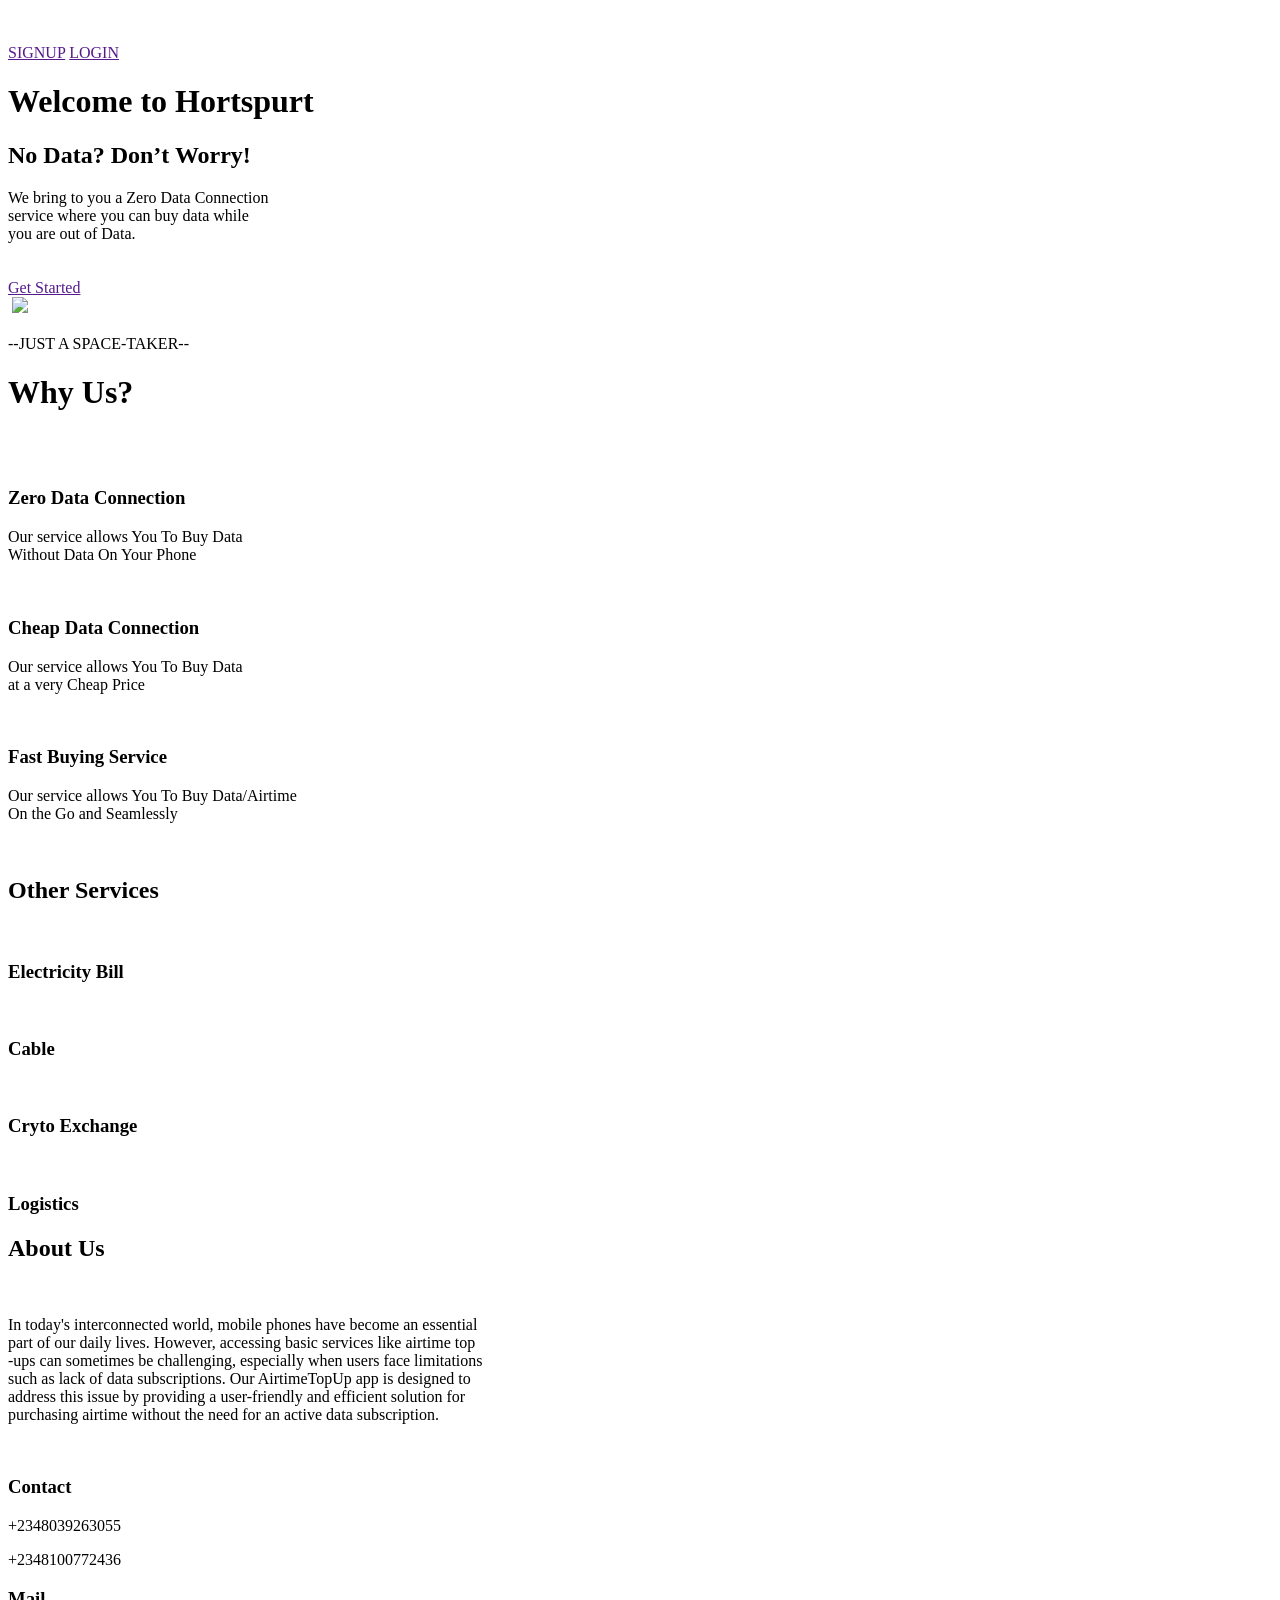
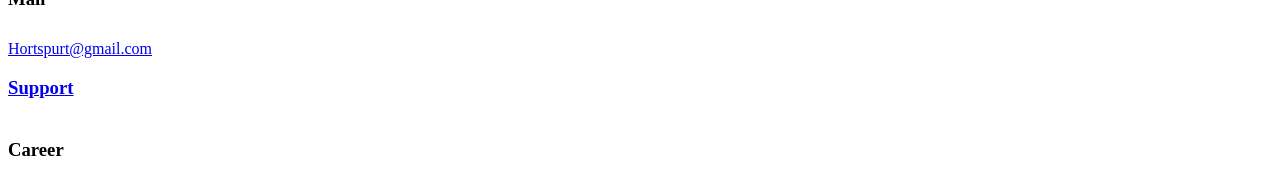
==== index.html @ 89d2ebb9 "Add files via upload" ====
<!DOCTYPE html>
<html lang="en">
<head>
    <meta charset="UTF-8">
    <meta name="viewport" content="width=device-width, initial-scale=1.0">
    <title>Hotspurt Landing Page</title>

    <link rel="stylesheet" href="./landingPage.css">

</head>
<body>


<!--First Phase-->    
<div class="firstPhase">
    <div class="logo">
        <img src="images/NEW2 3.png" alt="" />
        <img src="images/NEW2 2.png"  alt=""/>
    </div>
    <div class="topDesign">
        <img src="images/Group 1223.png" alt="" class="circle" />
    </div>
    <div class="getIn">
        <a href="" class="signup">SIGNUP</a>
        <a href="" class="login">LOGIN</a>
    </div>
</div>

<!--Second Phase-->
<div class="heroSection">
    <div class="hero1">
        <h1 class="welcome">
            Welcome to Hortspurt
        </h1>
        <h2 class="worry">
            No Data? Don’t Worry!
        </h2>
        <div class="heroText">
                We bring to you a <span class="pColor">Zero Data Connection</span><br>
                service where you can buy data
                while<br> you are out of Data.
        </div>
        <br>
        <br>
        <a href="" class="cta">Get Started</a>
        <div class="networkImages">
            <img src="images/Rectangle 1242.png" alt="" class="outer"/>
            <img src="images/Group 19.png" alt=" " class="inner" />
        </div>
    </div>
    <div class="hero2">
        <img src="images/Rectangle 1241.png" alt="" class="big" />
        <img src="images/Galaxy Note 20 Ultra.png" class="small" alt=""/>
    </div>
</div>

<!--Third Phase-->
<div class="whyUs">
    <div class="spacetaker">
        --JUST A SPACE-TAKER--
    </div>
    <h1 class="why">
        Why Us?
    </h1>
    <img src="images/Group 1221.png" alt="" class="up" />
</div>
<div class="reasons"> 
    <div class="greybox">
        <img src="images/cloud-connection.png" alt="" />
        <h3>Zero Data Connection</h3>
        <p class="our">Our service allows You To Buy Data<br>Without Data On Your Phone</p>
    </div>
    <div class="purplebox">
        <img src="images/dollar-square.png" alt="" />
        <h3>Cheap Data Connection</h3>
        <p class="our">Our service allows You To Buy Data <br> at a very Cheap Price</p>
    </div>
    <div class="greybox">
        <img src="images/flash.png" alt="" />
        <h3>Fast Buying Service</h3>
        <p class="our2">Our service allows You To Buy Data/Airtime<br> On the Go and Seamlessly</p>
    </div>
</div>

<!--fourth phase-->
<div class="services">
    <div class="serviceImg">
        <img src="images/OnePlus 10T.png" alt="" />
    </div>
    <div class="serviceList">
        <h2>Other Services</h2>

        <div class="list">
          <div class="item">
            <img src="images/tick-circle.png" alt="" />
            <h3>Electricity Bill</h3>
          </div>
          <div class="item">
            <img src="images/tick-circle.png" alt="" />
            <h3>Cable</h3>
          </div>
          <div class="item">
            <img src="images/tick-circle.png" alt="" />
            <h3>Cryto Exchange</h3>
          </div>
          <div class="item">
            <img src="images/tick-circle.png" alt="" />
            <h3>Logistics</h3>
          </div>
        </div>
    </div>
</div>

<!--fifth phase-->
<div class="mainCanopy">
    <div class="aboutUs">
        <h2>About Us</h2>
    </div>
    <div class="canopyContent1">
        <div class="aboutImage">
            <img src="images/Phone 1.png" alt="" />
        </div>
        <div class="aboutContent">
            <p class="aboutText">
                In today's interconnected world, mobile phones have become an
                essential<br class="break"> part of our daily lives. However, accessing basic services
                like airtime top<br class="break">-ups can sometimes be challenging, especially when
                users face limitations<br class="break"> such as  lack of data subscriptions. Our
                AirtimeTopUp app is designed to<br class="break"> address this issue by providing a
                user-friendly and efficient solution for<br class="break"> purchasing airtime without
                the need for an active data subscription.
              </p>
        </div>
    </div>

    <div class="wavyLine">
        <img src="images/Vector 179.png" alt="" class="wavyImg" />
    </div>
</div>

<!--sixth phase-->
<div class="footer">
    <div class="contact">
      
        <h3>Contact</h3>
        <p>+2348039263055</p>
        <p>+2348100772436</p>
    </div>
      <div class="mail">
        <h3 style="margin-bottom: 30px;">Mail</h3>
        <p><a href="#" class="email">Hortspurt@gmail.com</a></p>
      </div>
 

    <div class="support">
      <a href="./query.html" class="foott"><h3 style="margin-bottom: 40px;">Support</h3></a>
      <h3>Career</h3>
    </div>
</div>


</body>
</html>
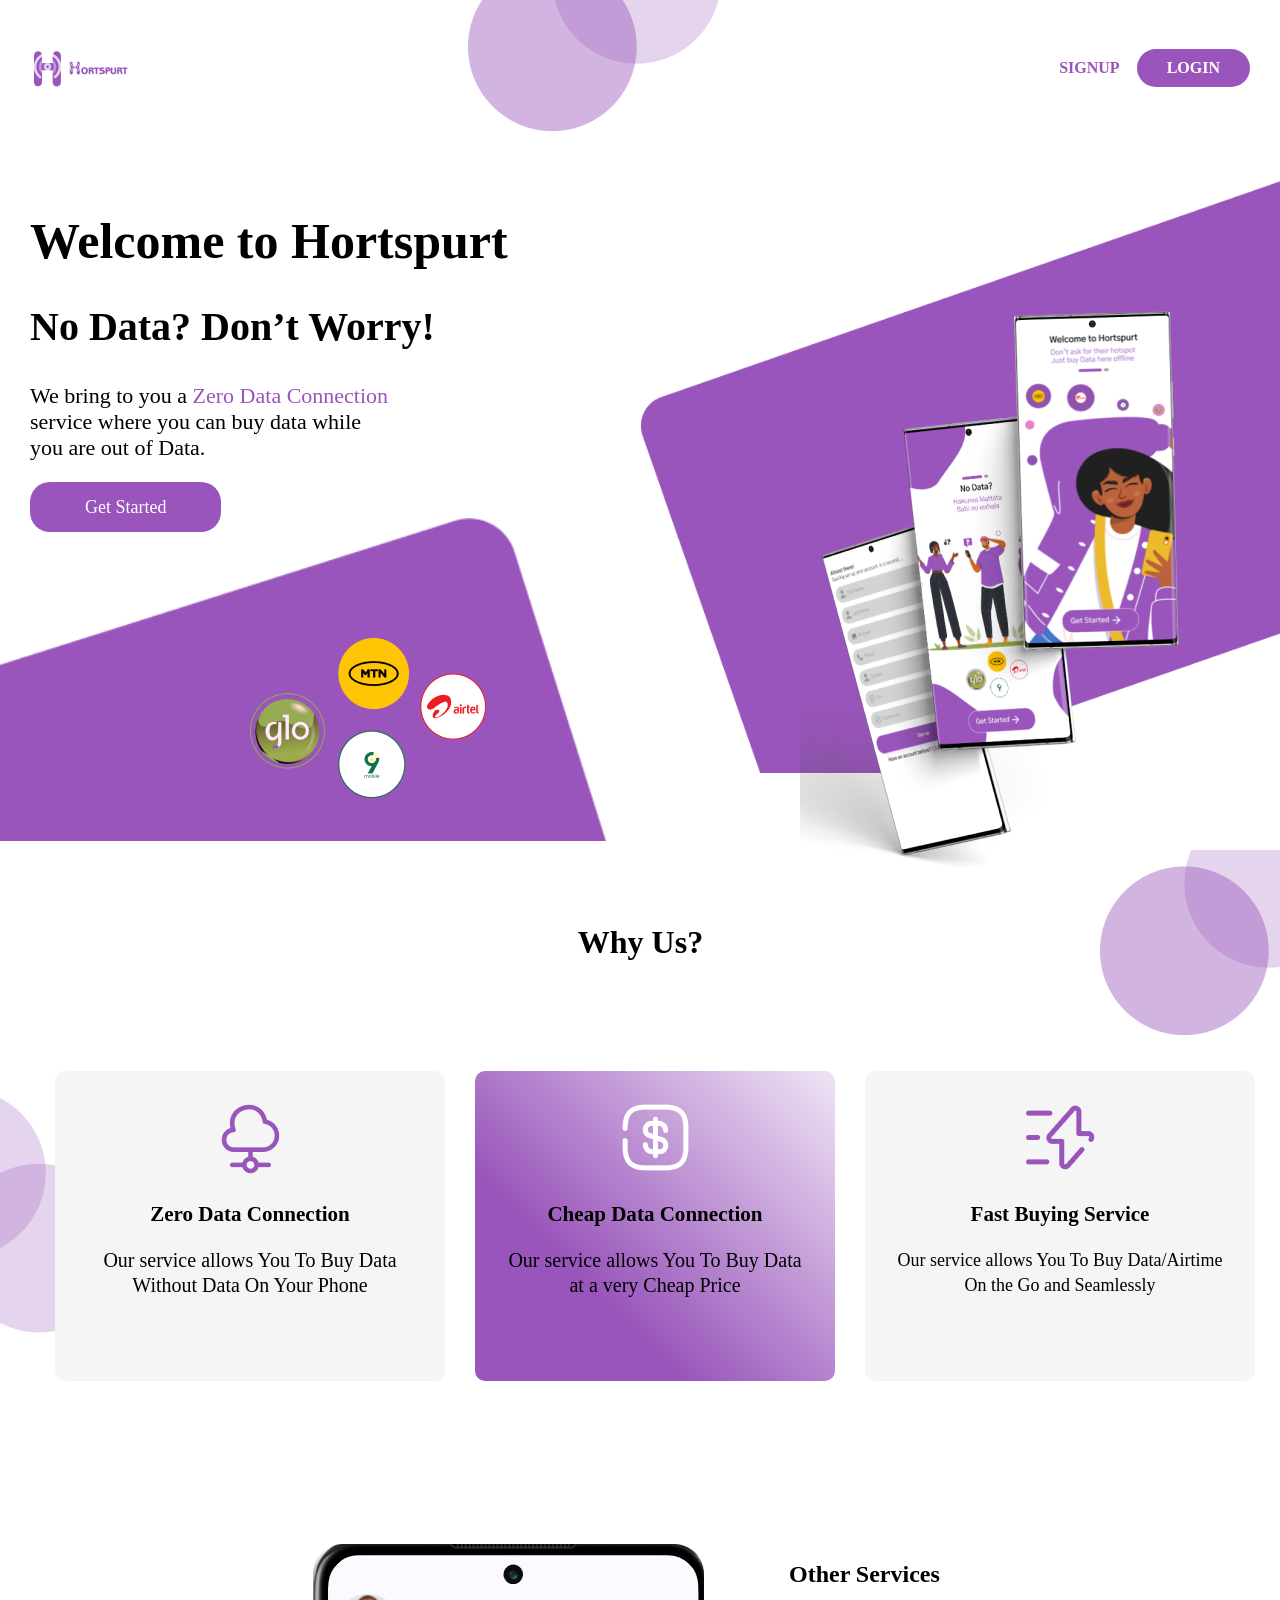
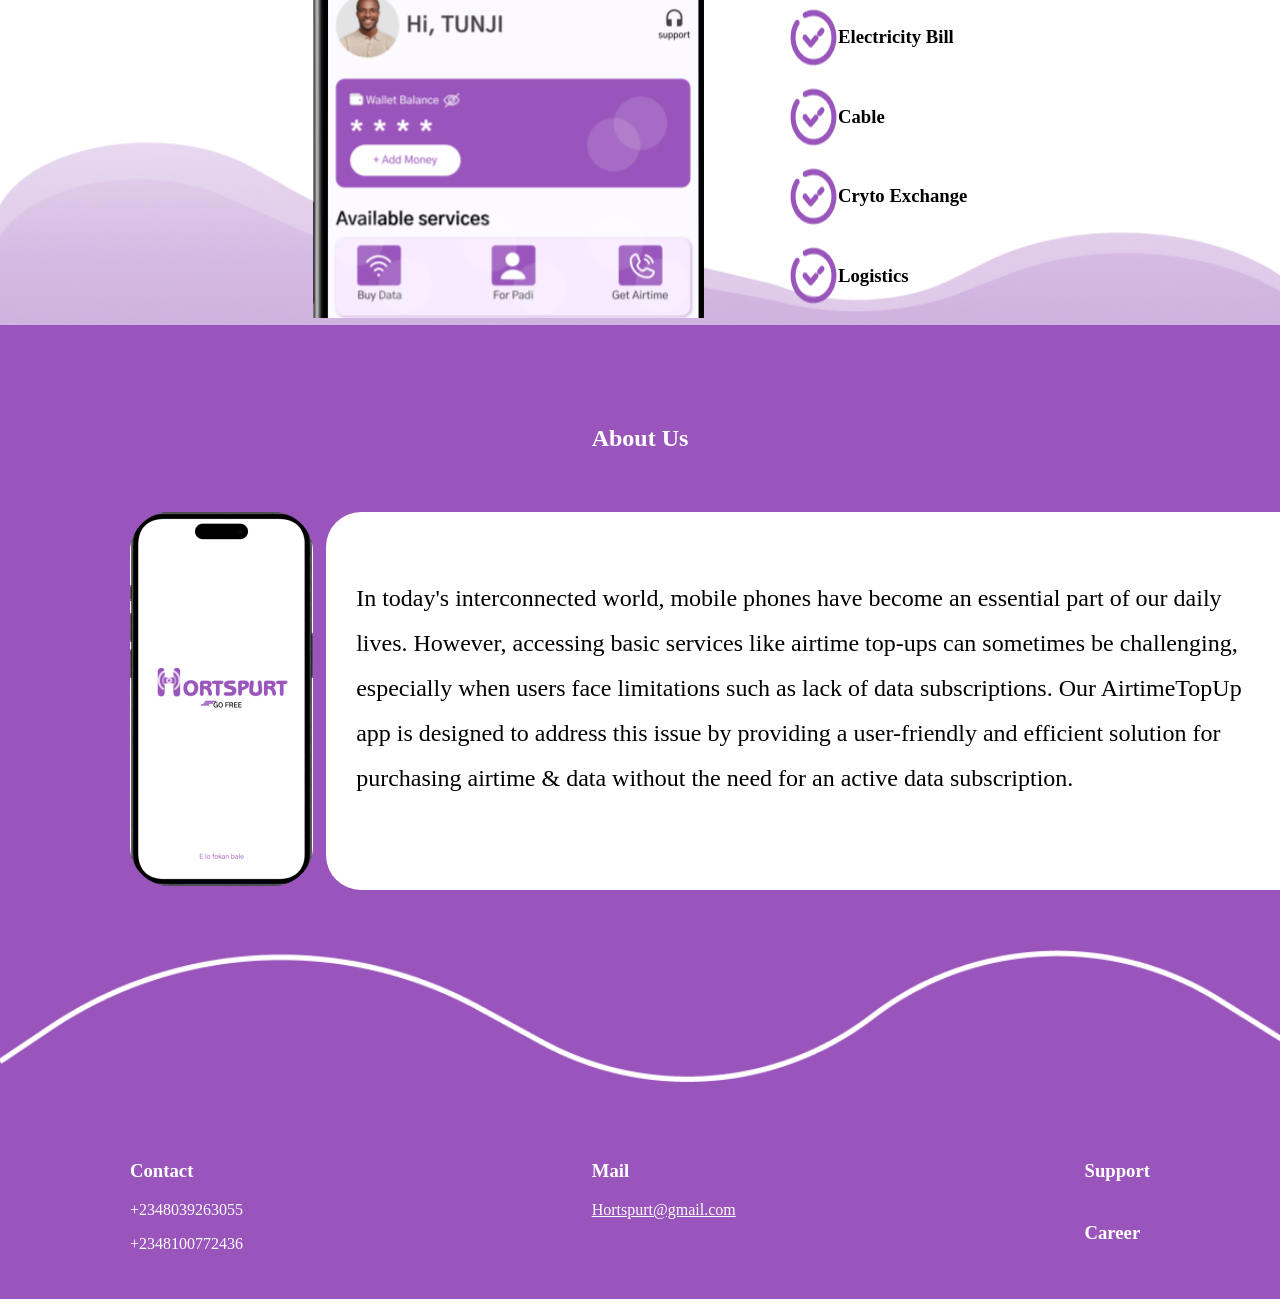
==== commit 09c1daad: "Add files via upload" ====
--- a/index.html
+++ b/index.html
@@ -6,6 +6,10 @@
     <title>Hotspurt Landing Page</title>
 
     <link rel="stylesheet" href="./landingPage.css">
+    <link rel="stylesheet" href="./mobile.css">
+
+    <!--Link to animate.css-->
+    <link rel="stylesheet" href="animate.min.css">
 
 </head>
 <body>
@@ -14,23 +18,23 @@
 <!--First Phase-->    
 <div class="firstPhase">
     <div class="logo">
-        <img src="images/NEW2 3.png" alt="" />
+        <img src="images/NEW2 3.png" class="rotateLogo" alt="" />
         <img src="images/NEW2 2.png"  alt=""/>
     </div>
-    <div class="topDesign">
+    <div class="topDesign animate__animated animate__slideInDown">
         <img src="images/Group 1223.png" alt="" class="circle" />
     </div>
     <div class="getIn">
-        <a href="" class="signup">SIGNUP</a>
-        <a href="" class="login">LOGIN</a>
+        <a href="./signup.html" class="signup">SignUp</a>
+        <a href="./login.html" class="login">LOGIN</a>
     </div>
 </div>
 
 <!--Second Phase-->
 <div class="heroSection">
-    <div class="hero1">
+    <div class="hero1 animate__animated animate__fadeInLeft">
         <h1 class="welcome">
-            Welcome to Hortspurt
+            Welcome to Hortspurt 
         </h1>
         <h2 class="worry">
             No Data? Don’t Worry!
@@ -40,15 +44,35 @@
                 service where you can buy data
                 while<br> you are out of Data.
         </div>
-        <br>
-        <br>
+        <br class="drp1">
+        <br class="drp2">
         <a href="" class="cta">Get Started</a>
+
+        <!---This is included here intentionally for mobile view-->
+        <div class="Mobilehero2">
+            <img src="images/Rectangle 1241.png" alt="" class="big" />
+            <img src="images/Galaxy Note 20 Ultra.png" class="small" alt=""/>
+        </div>
+        <!---This was included here intentionally for mobile view-->
+
+        <!---This is included here intentionally for mobile view-->
+        <div class="mobileHero1">
+            <div class="MobileNetworkImages">
+                <img src="images/Rectangle 1242.png" alt="" class="outer"/>
+                <img src="images/Group 19.png" alt=" " class="Inner" />
+            </div>
+            <div class="purpleCircle">
+                
+            </div>
+        </div>
+        <!---This was included here intentionally for mobile view-->
+
         <div class="networkImages">
             <img src="images/Rectangle 1242.png" alt="" class="outer"/>
             <img src="images/Group 19.png" alt=" " class="inner" />
         </div>
     </div>
-    <div class="hero2">
+    <div class="hero2 animate__animated animate__fadeInRight">
         <img src="images/Rectangle 1241.png" alt="" class="big" />
         <img src="images/Galaxy Note 20 Ultra.png" class="small" alt=""/>
     </div>
@@ -66,26 +90,26 @@
 </div>
 <div class="reasons"> 
     <div class="greybox">
-        <img src="images/cloud-connection.png" alt="" />
-        <h3>Zero Data Connection</h3>
-        <p class="our">Our service allows You To Buy Data<br>Without Data On Your Phone</p>
+        <img src="images/cloud-connection.png" class="zeroData" alt="" />
+        <h3 >Zero Data Connection</h3>
+        <p class="our">Our service allows You To Buy Data<br class="brk">Without Data On Your Phone</p>
     </div>
     <div class="purplebox">
-        <img src="images/dollar-square.png" alt="" />
+        <img src="images/dollar-square.png" class="noData" alt="" />
         <h3>Cheap Data Connection</h3>
-        <p class="our">Our service allows You To Buy Data <br> at a very Cheap Price</p>
-    </div>
-    <div class="greybox">
-        <img src="images/flash.png" alt="" />
+        <p class="our">Our service allows You To Buy Data <br class="brk"> at a very Cheap Price</p>
+    </div>
+    <div class="greybox2">
+        <img src="images/flash.png" class="zeroData" alt="" />
         <h3>Fast Buying Service</h3>
-        <p class="our2">Our service allows You To Buy Data/Airtime<br> On the Go and Seamlessly</p>
+        <p class="our2">Our service allows You To Buy Data/Airtime<br class="brk"> On the Go and Seamlessly</p>
     </div>
 </div>
 
 <!--fourth phase-->
 <div class="services">
     <div class="serviceImg">
-        <img src="images/OnePlus 10T.png" alt="" />
+        <img src="images/OnePlus 10T.png" alt="" class="serv"/>
     </div>
     <div class="serviceList">
         <h2>Other Services</h2>
@@ -110,6 +134,34 @@
         </div>
     </div>
 </div>
+<!--Another div for mobile devices (fourth phase)-->
+<div class="mobileServices">
+    <div class="otherServHeader">
+        <img src="images/Group 1222 (1).png" alt="" class="ballon1" />
+        <div class="servhead">
+            <h2>Other Services</h2>
+        </div>
+    </div>
+    <div class="list2">
+        <div class="item">
+          <img src="images/tick-circle.png" alt="" />
+          <h3>Electricity Bill</h3>
+        </div>
+        <div class="item">
+          <img src="images/tick-circle.png" alt="" />
+          <h3>Cable</h3>
+        </div>
+        <div class="item">
+          <img src="images/tick-circle.png" alt="" />
+          <h3>Cryto Exchange</h3>
+        </div>
+        <div class="item">
+          <img src="images/tick-circle.png" alt="" />
+          <h3>Logistics</h3>
+        </div>
+      </div>
+</div>
+<!--End of another div for mobile devices-->
 
 <!--fifth phase-->
 <div class="mainCanopy">
@@ -127,37 +179,54 @@
                 like airtime top<br class="break">-ups can sometimes be challenging, especially when
                 users face limitations<br class="break"> such as  lack of data subscriptions. Our
                 AirtimeTopUp app is designed to<br class="break"> address this issue by providing a
+                user-friendly and efficient solution for<br class="break"> purchasing airtime & data without
+                the need for an active data subscription.
+              </p>
+        </div>
+    </div>
+
+    <div class="wavyLine">
+        <img src="images/Vector 179.png" alt="" class="wavyImg" />
+    </div>
+</div>
+
+<!--div for mobile device-->
+<div class="Aboutcontent2">
+   <p class="AboutText2">
+                In today's interconnected world, mobile phones have become an
+                essential<br class="break"> part of our daily lives. However, accessing basic services
+                like airtime top<br class="break">-ups can sometimes be challenging, especially when
+                users face limitations<br class="break"> such as  lack of data subscriptions. Our
+                AirtimeTopUp app is designed to<br class="break"> address this issue by providing a
                 user-friendly and efficient solution for<br class="break"> purchasing airtime without
                 the need for an active data subscription.
-              </p>
-        </div>
-    </div>
-
-    <div class="wavyLine">
-        <img src="images/Vector 179.png" alt="" class="wavyImg" />
-    </div>
+    </p>
 </div>
 
 <!--sixth phase-->
-<div class="footer">
-    <div class="contact">
-      
-        <h3>Contact</h3>
-        <p>+2348039263055</p>
-        <p>+2348100772436</p>
-    </div>
-      <div class="mail">
-        <h3 style="margin-bottom: 30px;">Mail</h3>
-        <p><a href="#" class="email">Hortspurt@gmail.com</a></p>
-      </div>
- 
-
-    <div class="support">
-      <a href="./query.html" class="foott"><h3 style="margin-bottom: 40px;">Support</h3></a>
-      <h3>Career</h3>
-    </div>
-</div>
-
-
+<div class="wavyLine2">
+    <img src="images/Vector 179.png" alt="" class="wavyImg2" />
+</div>
+<div class="foooter">
+    <div class="footer">
+        <div class="contact">
+            <h3>Contact</h3>
+            <p>+2348039263055</p>
+            <p>+2348100772436</p>
+        </div>
+          <div class="mail">
+            <h3>Mail</h3>
+            <p><a href="#" class="email">Hortspurt@gmail.com</a></p>
+          </div>
+     
+    
+        <div class="support">
+          <a href="./let us know.html" class="foott"><h3 style="margin-bottom: 40px;">Support</h3></a>
+          <h3>Career</h3>
+        </div>
+    </div>
+</div>
+
+<script src="./script.js"></script>
 </body>
 </html>
--- a/landingPage.css
+++ b/landingPage.css
@@ -0,0 +1,451 @@
+body{
+    margin-top: -10px;
+    margin-right: 0px;
+    margin-left: 0px;
+}
+
+.firstPhase{
+    display: flex;
+    justify-content: space-between;
+    padding: 10px 30px;
+}
+
+.rotateLogo{
+    padding-right: 2px;
+    -webkit-animation: rotate 2s normal linear infinite;
+    animation: rotate 2s normal linear infinite;
+}
+
+@keyframes rotate{
+    0%{
+        -webkit-transform: rotate3d(0, 0, 1, 0deg);
+        transform: rotate3d(0, 0, 1, 0deg);
+    }
+
+    25%{
+        -webkit-transform: rotate3d(0, 0, 1, 90deg);
+        transform: rotate3d(0, 0, 1, 90deg);
+    }
+
+    50%{
+        -webkit-transform: rotate3d(0, 0, 1, 180deg);
+        transform: rotate3d(0, 0, 1, 180deg);
+    }
+
+    75%{
+        -webkit-transform: rotate3d(0, 0, 1, 270deg);
+        transform: rotate3d(0, 0, 1, 270deg);
+    }
+
+    100%{
+        -webkit-transform: rotate3d(0, 0, 1, 360deg);
+        transform: rotate3d(0, 0, 1, 360deg);
+    }
+}
+
+.logo{
+    display: flex;
+    justify-content: center;
+    align-items: center;
+}
+
+.getIn{
+    display: flex;
+    justify-content: center;
+    align-items: center;
+}
+
+.getIn a{
+    text-decoration-line: none;
+    font-size: 16px;
+    font-style: normal;
+    font-weight: 700;
+    line-height: normal;
+    text-transform: uppercase;
+    
+}
+
+.signup{
+    color: #95b;
+    padding-right: 17px;
+}
+
+.signup:hover{
+    letter-spacing: 2px;
+    transition: 410ms;
+}
+
+.login{
+    color: white;
+    background-color: #95b;
+    border-radius: 25px;
+    padding: 10px 30px;
+    text-align: center;
+}
+
+.login:hover{
+    background-color: transparent;
+    color: #95b;
+    transition: 410ms;
+    border: 0.2px solid #95b;
+}
+
+
+/*  second phase  */
+
+.heroSection{
+    display: flex;
+    justify-content: space-between;
+}
+
+.pColor{
+    color: #95b;
+}
+
+.welcome, .worry, .heroText{
+    padding-left: 30px;
+}
+
+.cta{
+    text-decoration-line: none;
+    font-size: 18px;
+    margin-left: 30px;
+    background-color: #95b;
+    color: white;
+    padding: 15px 55px;
+    border-radius: 20px;
+}
+
+.cta:hover{
+    color: #9955BB;
+    background: transparent;
+    border: 0.1px solid #9955BB;
+    transition: 450ms;
+}
+
+.networkImages{
+    position: relative;
+}
+
+.outer{
+    width: 100%;
+}
+
+.inner{
+    position: absolute;
+    top: 120px;
+    left: 250px;
+    
+}
+
+.hero1{
+    margin-top: 32px;
+    width: 100%;
+}
+
+
+
+.hero2{
+    position: relative;
+    width: 100%;
+}
+
+.Mobilehero2, .mobileHero1{
+    display: none;
+  }
+
+.big{
+    width: 100%;
+}
+
+.small{
+    position: absolute;
+    top: 22%;
+    left: 25%;
+}
+
+
+.welcome{
+    font-size: 50px;
+}
+
+.worry{
+    font-size: 40px;
+}
+
+.heroText{
+    font-size: 22px;
+}
+
+
+
+/*  Third Phase */
+
+.whyUs{
+    width: 100%;
+    display: flex;
+    justify-content: space-between;
+    align-items: center;
+    padding: 5px 0px;
+}
+
+
+
+.reasons{
+    display: flex;
+    justify-content: center;
+    align-items: center;
+    background-image: url('./images/Group\ 1222.png');
+    background-repeat: no-repeat;
+    background-position:left;
+    padding-top: 30px;
+}
+
+.spacetaker{
+    visibility: hidden;
+}
+
+.noData{
+    -webkit-animation: moveBox 2s normal linear infinite;
+    animation: moveBox 2s normal linear infinite;
+}
+
+@keyframes moveBox{
+    0%{
+        -webkit-transform: translateY(-10px);
+        transform: translateY(-10px);
+    }
+
+    25%{
+        -webkit-transform: translateY(10px);
+        transform: translateY(10px);
+    }
+
+    50%{
+        -webkit-transform: translateX(-10px);
+        transform: translateX(-10px);
+    }
+
+    75%{
+        -webkit-transform: translateX(10px);
+        transform: translateX(10px);
+    }
+
+    100%{
+        -webkit-transform: translateX(0px);
+        transform: translateX(0px);
+    }
+}
+
+.zeroData{
+    -webkit-animation: rotateBox 2s normal linear infinite;
+    animation: rotateBox 2s normal linear infinite;
+}
+
+@keyframes rotateBox{
+    0%{
+        -webkit-transform: rotate3d(0, 0, 1, 0deg);
+        transform: rotate3d(0, 0, 1, 0deg);
+    }
+
+    25%{
+        -webkit-transform: rotate3d(0, 0, 1, 13deg);
+        transform: rotate3d(0, 0, 1, 13deg);
+    }
+
+    50%{
+        -webkit-transform: rotate3d(0, 0, 1, 0deg);
+        transform: rotate3d(0, 0, 1, 0deg);
+    }
+
+    75%{
+        -webkit-transform: rotate3d(0, 0, 1, -13deg);
+        transform: rotate3d(0, 0, 1, -13deg);
+    }
+
+    100%{
+        -webkit-transform: rotate3d(0, 0, 1,0deg);
+        transform: rotate3d(0, 0, 1, 0deg);
+    }
+}
+
+
+.greybox{
+    text-align: center;
+    border-radius: 10px;
+    background: #F5F5F5;
+    padding: 30px;
+    height: 250px;
+    width: 330px;
+    line-height: 25px;
+    font-size: 18px;
+    margin-left: 30px;
+}
+
+.greybox2{
+    text-align: center;
+    border-radius: 10px;
+    background: #F5F5F5;
+    padding: 30px;
+    height: 250px;
+    width: 330px;
+    line-height: 25px;
+    font-size: 18px;
+    margin-left: 30px;
+}
+
+.purplebox{
+    text-align: center;
+    border-radius: 10px;
+    background: linear-gradient(45deg, #95B 31.26%, rgba(153, 85, 187, 0.00) 112.69%);
+    padding: 30px;
+    height: 250px;
+    width: 300px;
+    line-height: 25px;
+    font-size: 18px;
+    margin-left: 30px;
+}
+
+.our{
+    font-size: 20px;
+}
+
+.our2{
+    font-size: 18px;
+}
+
+
+
+/*  FOURTH Phase */
+
+.services{
+    padding: 160px 270px 0px;
+    display: block;
+    display: flex;
+    justify-content: space-around;
+    align-items: center;
+    background-image: url('images/Group 1214.png');
+    background-repeat: no-repeat;
+    background-position: bottom;
+    background-size: contain;
+}
+
+.list{
+    display: block;
+    width: 100%;
+}
+
+.item{
+    display: flex;
+    width: 100%;
+    margin-bottom: 20px;
+}
+
+.mobileServices{
+    display: none;
+}
+
+/*  Fifth Phase */
+
+.mainCanopy{
+    background-color: #9955BB;
+    padding: 30px 0px;
+}
+
+.aboutUs{
+    text-align: center;
+    width: 100%;
+    padding-top: 50px;
+    color: white;
+}
+
+.canopyContent1{
+    display: flex;
+    margin-top: 60px;
+    justify-content: space-between;
+    width: 100%;
+}
+
+.aboutContent{
+    width: 71%;
+    background-color: white;
+    border-top-left-radius: 35px;
+    border-bottom-left-radius: 35px;
+    padding: 40px 15px 10px 30px;
+    display: block;
+}
+
+.Aboutcontent2{
+    display: none;
+}
+
+.aboutText{
+    width: 100%;
+    font-size: 24px;
+    line-height: 45px;
+    color: black;
+    right: 0px;
+    
+}
+
+.break{
+    display: none;
+}
+
+.aboutImage{
+    padding-left: 130px;
+}
+
+.wavyLine{
+    display: block;
+}
+
+.wavyLine2{
+    display: none;
+}
+
+.wavyImg{
+    display: block;
+    width: 100%;
+    margin-top: 60px;
+}
+
+.wavyImg2{
+    display: none;
+}
+
+
+/*  Sixth Phase */
+.foooter{
+    background-color: #9955BB;
+    width: 100%; 
+}
+
+.footer{
+    display: flex;
+    justify-content: space-between;
+    padding: 30px 130px;
+    color: white;
+}
+
+.foott{
+    text-decoration-line: none;
+    text-decoration-color: white;
+    color: white;
+}
+
+.foott:hover{
+    transition: 600ms;
+    letter-spacing: 1.2px;  
+}
+
+.email{
+    text-decoration-line: underline;
+    text-decoration-color: white;
+    color: white;
+}
+
+.email:hover{
+    transition: 600ms;
+    letter-spacing: 1.2px;
+}
